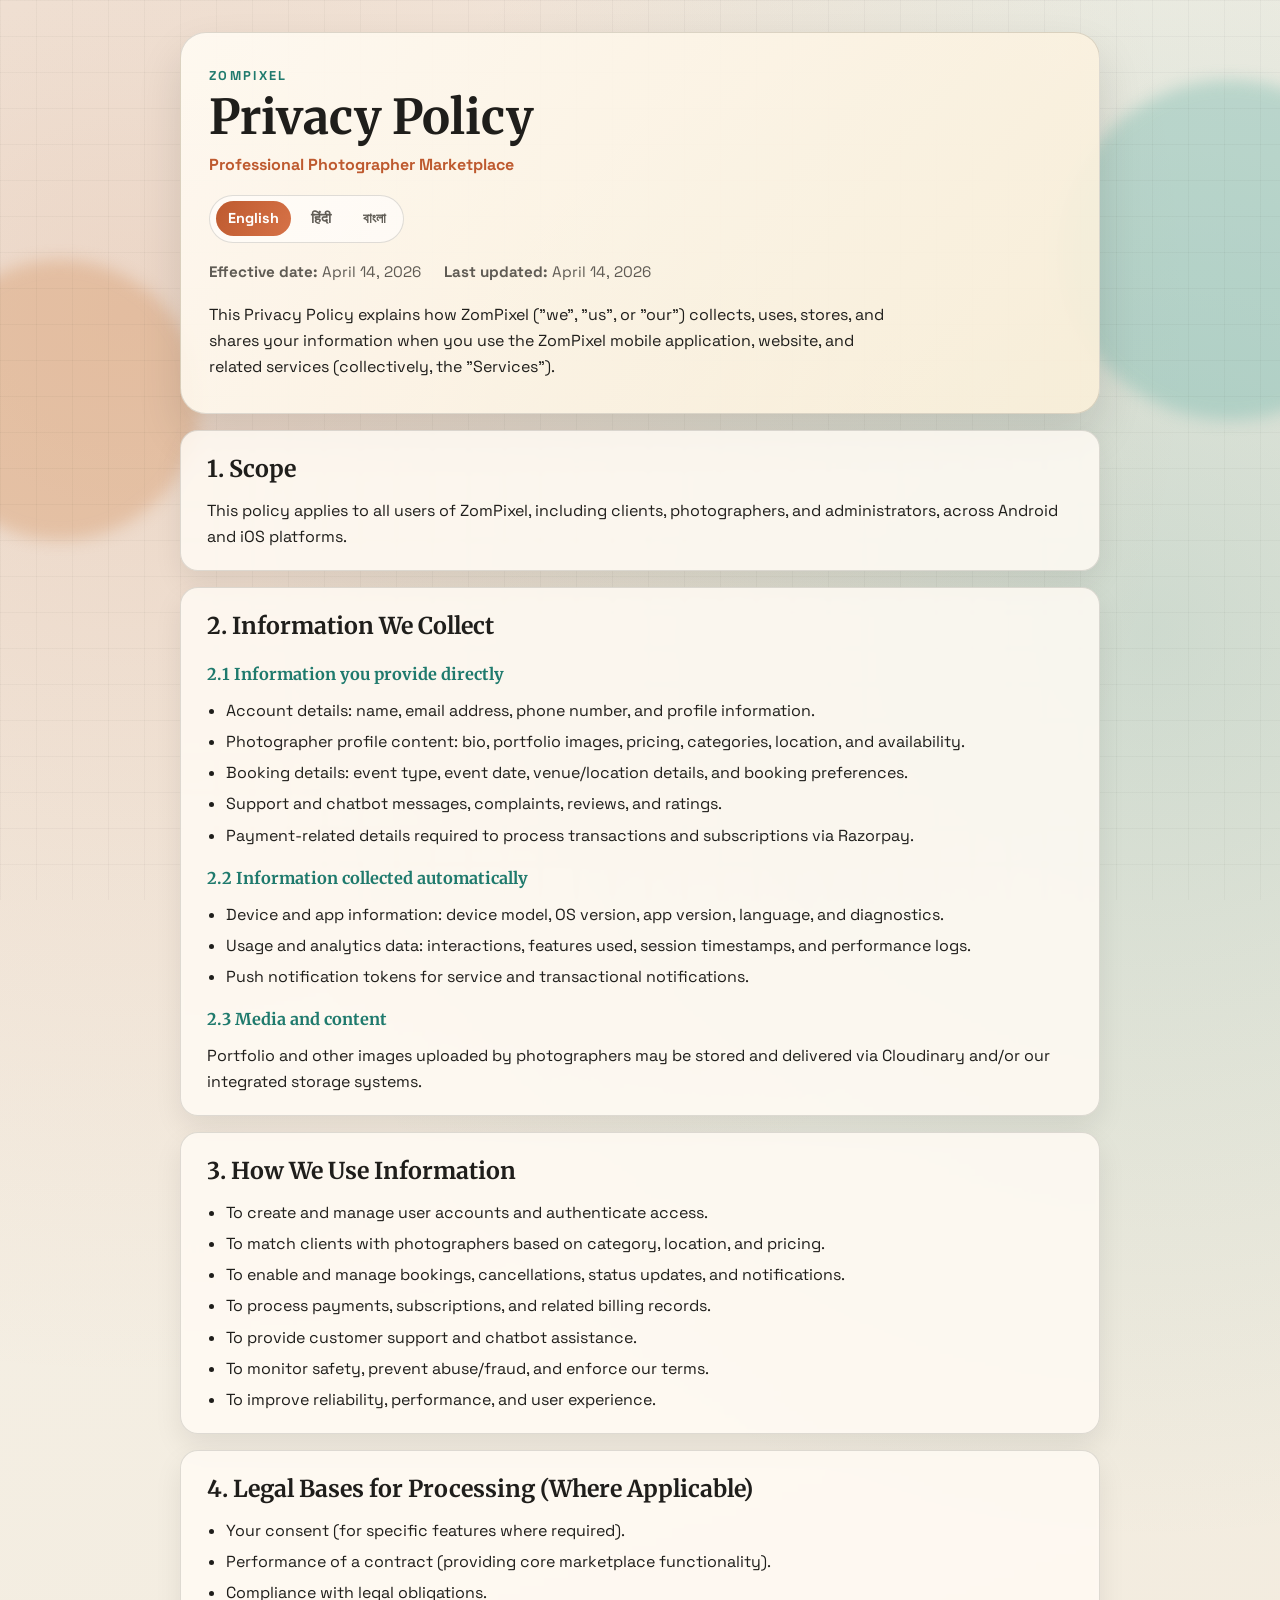
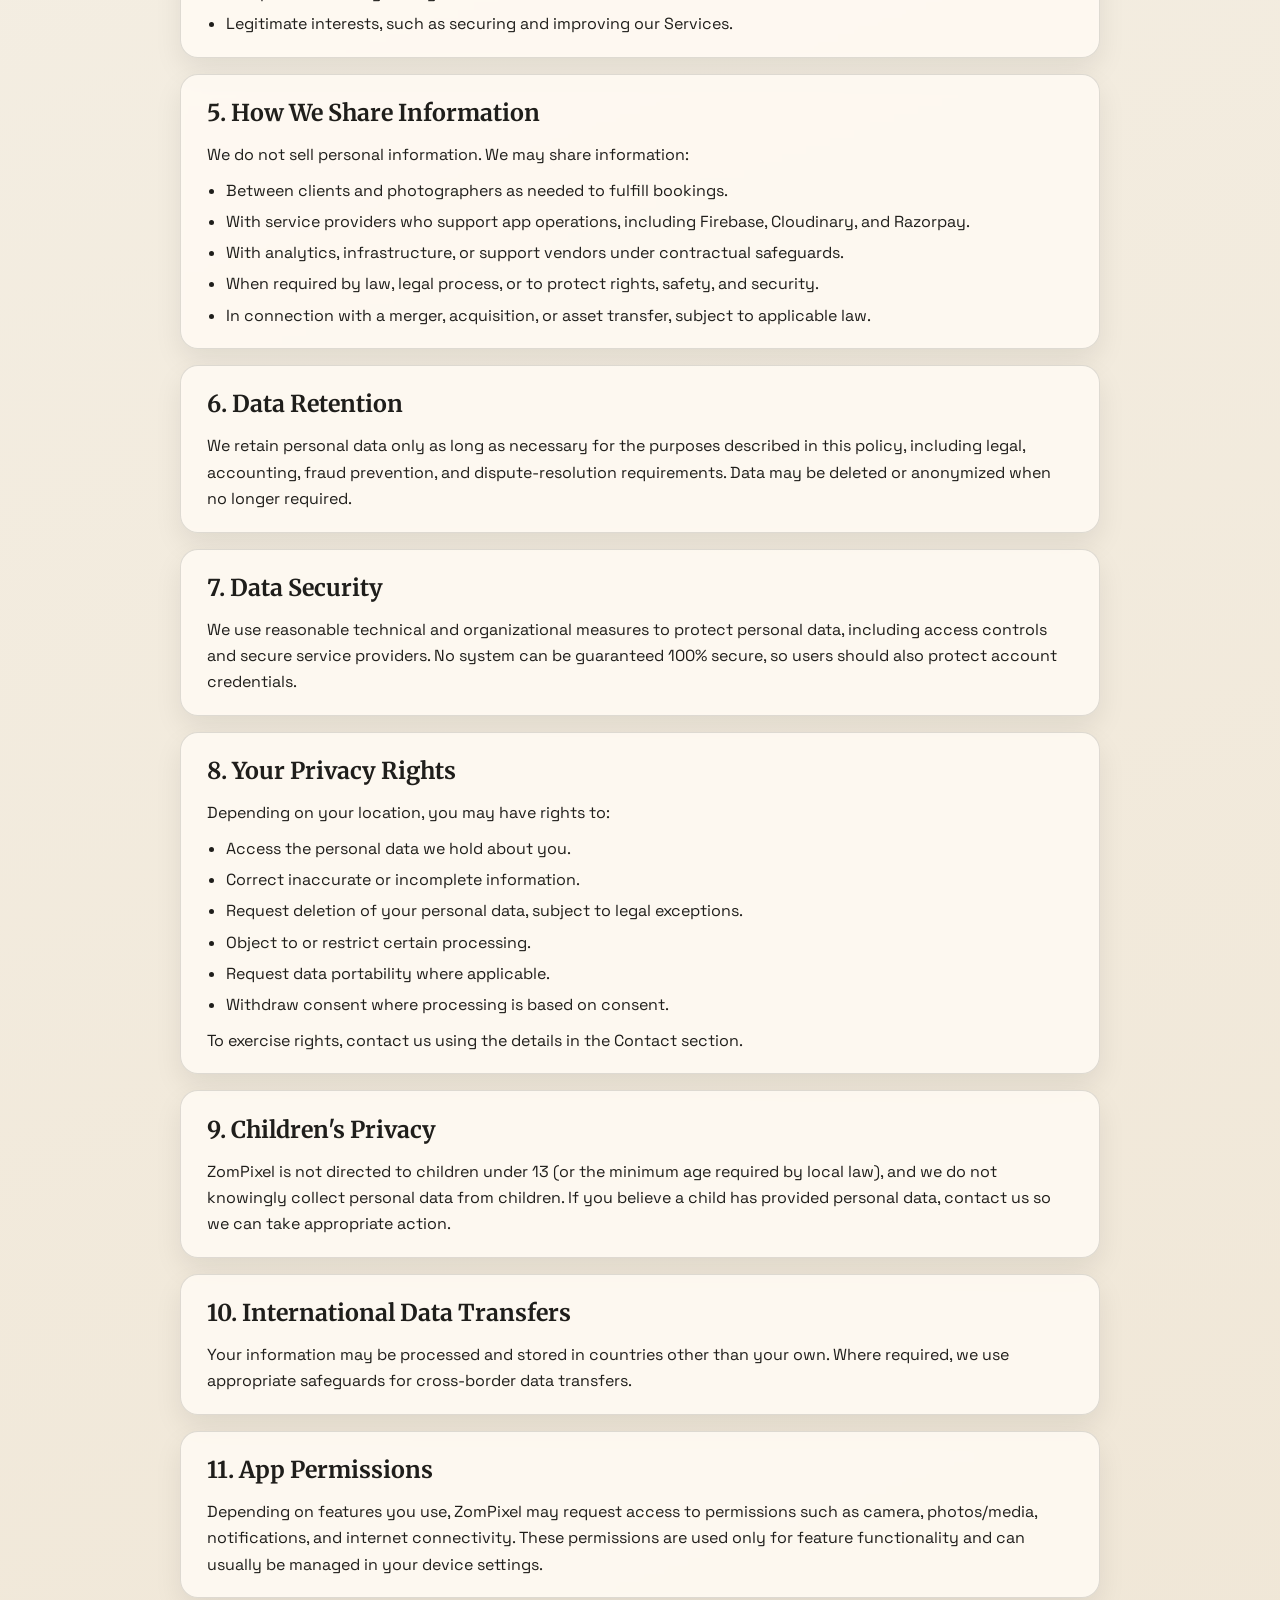
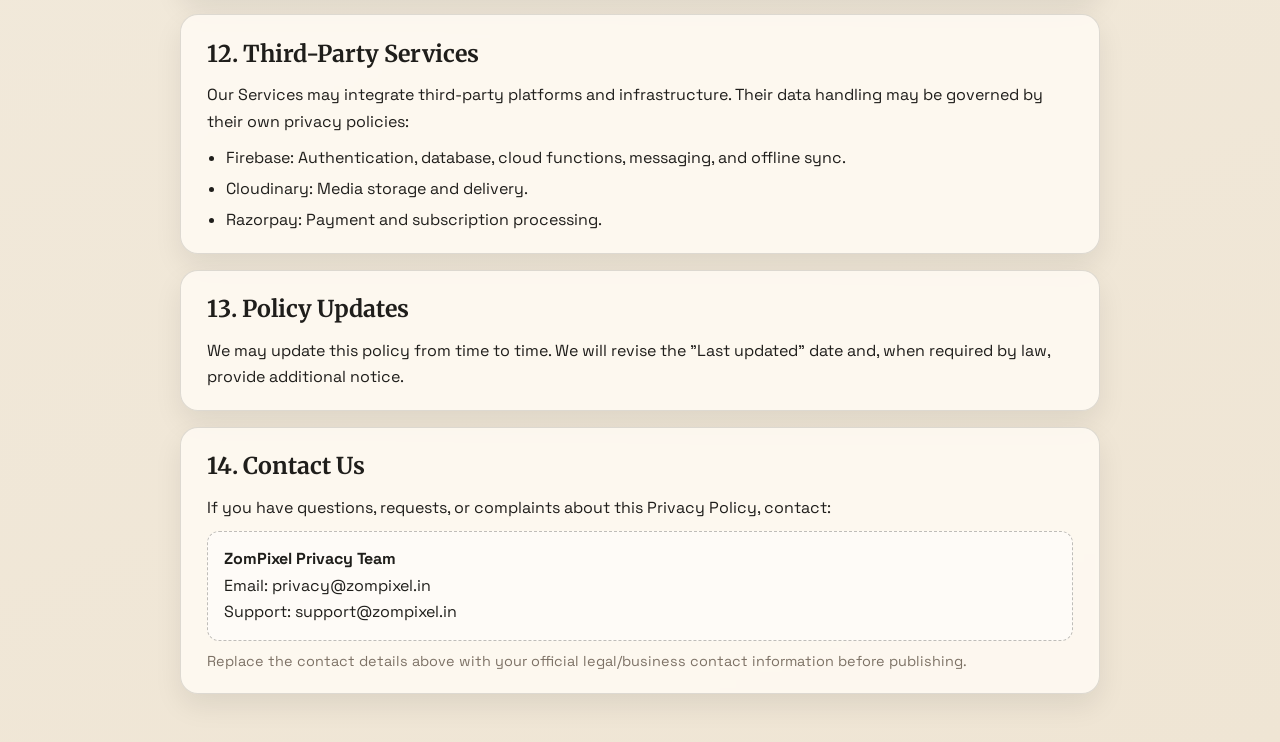
==== index.html @ da00d5e5 "Add multilingual privacy policy website" ====
<!doctype html>
<html lang="en">
<head>
  <meta charset="UTF-8" />
  <meta name="viewport" content="width=device-width, initial-scale=1.0" />
  <title>ZomPixel Privacy Policy</title>
  <meta name="description" content="Privacy Policy for ZomPixel - Professional Photographer Marketplace app." />
  <link rel="preconnect" href="https://fonts.googleapis.com" />
  <link rel="preconnect" href="https://fonts.gstatic.com" crossorigin />
  <link href="https://fonts.googleapis.com/css2?family=Merriweather:wght@400;700;900&family=Space+Grotesk:wght@400;500;700&display=swap" rel="stylesheet" />
  <link rel="stylesheet" href="styles.css" />
</head>
<body>
  <div class="bg-orb orb-1" aria-hidden="true"></div>
  <div class="bg-orb orb-2" aria-hidden="true"></div>
  <div class="grid-overlay" aria-hidden="true"></div>

  <main class="policy-wrap">
    <header class="hero">
      <p class="eyebrow">ZomPixel</p>
      <h1>Privacy Policy</h1>
      <p class="subtitle">Professional Photographer Marketplace</p>
      <nav class="language-switcher" aria-label="Language switcher">
        <a class="lang-link active" href="index.html" aria-current="page">English</a>
        <a class="lang-link" href="privacy-hi.html">हिंदी</a>
        <a class="lang-link" href="privacy-bn.html">বাংলা</a>
      </nav>
      <div class="meta-row">
        <span><strong>Effective date:</strong> April 14, 2026</span>
        <span><strong>Last updated:</strong> April 14, 2026</span>
      </div>
      <p class="intro">
        This Privacy Policy explains how ZomPixel (&quot;we&quot;, &quot;us&quot;, or &quot;our&quot;) collects, uses,
        stores, and shares your information when you use the ZomPixel mobile application,
        website, and related services (collectively, the &quot;Services&quot;).
      </p>
    </header>

    <section class="card" id="scope">
      <h2>1. Scope</h2>
      <p>
        This policy applies to all users of ZomPixel, including clients, photographers,
        and administrators, across Android and iOS platforms.
      </p>
    </section>

    <section class="card" id="collect">
      <h2>2. Information We Collect</h2>

      <h3>2.1 Information you provide directly</h3>
      <ul>
        <li>Account details: name, email address, phone number, and profile information.</li>
        <li>Photographer profile content: bio, portfolio images, pricing, categories, location, and availability.</li>
        <li>Booking details: event type, event date, venue/location details, and booking preferences.</li>
        <li>Support and chatbot messages, complaints, reviews, and ratings.</li>
        <li>Payment-related details required to process transactions and subscriptions via Razorpay.</li>
      </ul>

      <h3>2.2 Information collected automatically</h3>
      <ul>
        <li>Device and app information: device model, OS version, app version, language, and diagnostics.</li>
        <li>Usage and analytics data: interactions, features used, session timestamps, and performance logs.</li>
        <li>Push notification tokens for service and transactional notifications.</li>
      </ul>

      <h3>2.3 Media and content</h3>
      <p>
        Portfolio and other images uploaded by photographers may be stored and delivered via
        Cloudinary and/or our integrated storage systems.
      </p>
    </section>

    <section class="card" id="use">
      <h2>3. How We Use Information</h2>
      <ul>
        <li>To create and manage user accounts and authenticate access.</li>
        <li>To match clients with photographers based on category, location, and pricing.</li>
        <li>To enable and manage bookings, cancellations, status updates, and notifications.</li>
        <li>To process payments, subscriptions, and related billing records.</li>
        <li>To provide customer support and chatbot assistance.</li>
        <li>To monitor safety, prevent abuse/fraud, and enforce our terms.</li>
        <li>To improve reliability, performance, and user experience.</li>
      </ul>
    </section>

    <section class="card" id="legal-basis">
      <h2>4. Legal Bases for Processing (Where Applicable)</h2>
      <ul>
        <li>Your consent (for specific features where required).</li>
        <li>Performance of a contract (providing core marketplace functionality).</li>
        <li>Compliance with legal obligations.</li>
        <li>Legitimate interests, such as securing and improving our Services.</li>
      </ul>
    </section>

    <section class="card" id="sharing">
      <h2>5. How We Share Information</h2>
      <p>We do not sell personal information. We may share information:</p>
      <ul>
        <li>Between clients and photographers as needed to fulfill bookings.</li>
        <li>With service providers who support app operations, including Firebase, Cloudinary, and Razorpay.</li>
        <li>With analytics, infrastructure, or support vendors under contractual safeguards.</li>
        <li>When required by law, legal process, or to protect rights, safety, and security.</li>
        <li>In connection with a merger, acquisition, or asset transfer, subject to applicable law.</li>
      </ul>
    </section>

    <section class="card" id="retention">
      <h2>6. Data Retention</h2>
      <p>
        We retain personal data only as long as necessary for the purposes described in this policy,
        including legal, accounting, fraud prevention, and dispute-resolution requirements.
        Data may be deleted or anonymized when no longer required.
      </p>
    </section>

    <section class="card" id="security">
      <h2>7. Data Security</h2>
      <p>
        We use reasonable technical and organizational measures to protect personal data,
        including access controls and secure service providers. No system can be guaranteed
        100% secure, so users should also protect account credentials.
      </p>
    </section>

    <section class="card" id="rights">
      <h2>8. Your Privacy Rights</h2>
      <p>Depending on your location, you may have rights to:</p>
      <ul>
        <li>Access the personal data we hold about you.</li>
        <li>Correct inaccurate or incomplete information.</li>
        <li>Request deletion of your personal data, subject to legal exceptions.</li>
        <li>Object to or restrict certain processing.</li>
        <li>Request data portability where applicable.</li>
        <li>Withdraw consent where processing is based on consent.</li>
      </ul>
      <p>
        To exercise rights, contact us using the details in the Contact section.
      </p>
    </section>

    <section class="card" id="children">
      <h2>9. Children&apos;s Privacy</h2>
      <p>
        ZomPixel is not directed to children under 13 (or the minimum age required by local law),
        and we do not knowingly collect personal data from children. If you believe a child has
        provided personal data, contact us so we can take appropriate action.
      </p>
    </section>

    <section class="card" id="transfers">
      <h2>10. International Data Transfers</h2>
      <p>
        Your information may be processed and stored in countries other than your own.
        Where required, we use appropriate safeguards for cross-border data transfers.
      </p>
    </section>

    <section class="card" id="permissions">
      <h2>11. App Permissions</h2>
      <p>
        Depending on features you use, ZomPixel may request access to permissions such as
        camera, photos/media, notifications, and internet connectivity. These permissions
        are used only for feature functionality and can usually be managed in your device settings.
      </p>
    </section>

    <section class="card" id="third-party">
      <h2>12. Third-Party Services</h2>
      <p>
        Our Services may integrate third-party platforms and infrastructure. Their data handling
        may be governed by their own privacy policies:
      </p>
      <ul>
        <li>Firebase: Authentication, database, cloud functions, messaging, and offline sync.</li>
        <li>Cloudinary: Media storage and delivery.</li>
        <li>Razorpay: Payment and subscription processing.</li>
      </ul>
    </section>

    <section class="card" id="changes">
      <h2>13. Policy Updates</h2>
      <p>
        We may update this policy from time to time. We will revise the &quot;Last updated&quot; date and,
        when required by law, provide additional notice.
      </p>
    </section>

    <section class="card" id="contact">
      <h2>14. Contact Us</h2>
      <p>
        If you have questions, requests, or complaints about this Privacy Policy, contact:
      </p>
      <p class="contact-box">
        <strong>ZomPixel Privacy Team</strong><br />
        Email: privacy@zompixel.in<br />
        Support: support@zompixel.in
      </p>
      <p class="footnote">
        Replace the contact details above with your official legal/business contact information
        before publishing.
      </p>
    </section>
  </main>
</body>
</html>
---- styles.css ----
:root {
  --bg-1: #f6f2e9;
  --bg-2: #efe5d4;
  --ink: #1f1e1b;
  --muted: #5f5b54;
  --card: rgba(255, 251, 244, 0.85);
  --line: rgba(31, 30, 27, 0.14);
  --accent: #be5a2f;
  --accent-2: #1f7a6d;
  --shadow: 0 22px 45px rgba(15, 15, 15, 0.12);
}

* {
  box-sizing: border-box;
}

html,
body {
  margin: 0;
  padding: 0;
}

body {
  font-family: "Space Grotesk", "Segoe UI", sans-serif;
  color: var(--ink);
  background:
    radial-gradient(circle at 10% 8%, rgba(190, 90, 47, 0.18), transparent 28%),
    radial-gradient(circle at 90% 16%, rgba(31, 122, 109, 0.18), transparent 26%),
    linear-gradient(160deg, var(--bg-1), var(--bg-2));
  min-height: 100vh;
  line-height: 1.65;
}

.bg-orb {
  position: fixed;
  border-radius: 999px;
  filter: blur(8px);
  opacity: 0.35;
  z-index: 0;
  pointer-events: none;
}

.orb-1 {
  width: 280px;
  height: 280px;
  background: #d38f5a;
  left: -80px;
  top: 260px;
  animation: drift 16s ease-in-out infinite;
}

.orb-2 {
  width: 340px;
  height: 340px;
  background: #68b3a8;
  right: -120px;
  top: 80px;
  animation: drift 19s ease-in-out infinite reverse;
}

.grid-overlay {
  position: fixed;
  inset: 0;
  background-image:
    linear-gradient(to right, rgba(31, 30, 27, 0.03) 1px, transparent 1px),
    linear-gradient(to bottom, rgba(31, 30, 27, 0.03) 1px, transparent 1px);
  background-size: 36px 36px;
  z-index: 0;
  pointer-events: none;
}

.policy-wrap {
  position: relative;
  z-index: 1;
  width: min(920px, calc(100% - 2rem));
  margin: 2rem auto 3rem;
}

.hero {
  background: linear-gradient(130deg, rgba(255, 250, 242, 0.92), rgba(249, 238, 216, 0.92));
  border: 1px solid var(--line);
  border-radius: 26px;
  padding: 2rem clamp(1.2rem, 2.2vw, 2.3rem);
  box-shadow: var(--shadow);
  animation: rise 0.7s ease;
}

.eyebrow {
  margin: 0;
  text-transform: uppercase;
  letter-spacing: 0.18em;
  font-weight: 700;
  color: var(--accent-2);
  font-size: 0.8rem;
}

h1,
h2,
h3 {
  font-family: "Merriweather", Georgia, serif;
}

h1 {
  margin: 0.25rem 0 0;
  font-size: clamp(2rem, 4.8vw, 3rem);
  line-height: 1.15;
}

.subtitle {
  margin: 0.45rem 0 0;
  color: var(--accent);
  font-weight: 700;
}

.language-switcher {
  margin-top: 1rem;
  display: inline-flex;
  align-items: center;
  gap: 0.5rem;
  padding: 0.35rem;
  border: 1px solid var(--line);
  border-radius: 999px;
  background: rgba(255, 255, 255, 0.55);
}

.lang-link {
  display: inline-block;
  text-decoration: none;
  color: var(--muted);
  padding: 0.35rem 0.75rem;
  border-radius: 999px;
  font-size: 0.9rem;
  font-weight: 700;
  transition: all 0.2s ease;
}

.lang-link:hover {
  color: var(--ink);
  background: rgba(190, 90, 47, 0.12);
}

.lang-link.active {
  color: #fff;
  background: linear-gradient(120deg, var(--accent), #d67247);
}

.meta-row {
  margin-top: 1rem;
  display: flex;
  flex-wrap: wrap;
  gap: 0.6rem 1.4rem;
  color: var(--muted);
  font-size: 0.95rem;
}

.intro {
  margin: 1.1rem 0 0;
  max-width: 70ch;
}

.card {
  margin-top: 1rem;
  background: var(--card);
  border: 1px solid var(--line);
  border-radius: 18px;
  padding: 1.2rem clamp(1rem, 2vw, 1.6rem);
  box-shadow: 0 12px 28px rgba(15, 15, 15, 0.08);
  backdrop-filter: blur(2px);
  opacity: 0;
  transform: translateY(16px);
  animation: rise 0.55s ease forwards;
}

.card:nth-of-type(2) { animation-delay: 80ms; }
.card:nth-of-type(3) { animation-delay: 140ms; }
.card:nth-of-type(4) { animation-delay: 200ms; }
.card:nth-of-type(5) { animation-delay: 260ms; }
.card:nth-of-type(6) { animation-delay: 320ms; }
.card:nth-of-type(7) { animation-delay: 380ms; }
.card:nth-of-type(8) { animation-delay: 440ms; }
.card:nth-of-type(9) { animation-delay: 500ms; }
.card:nth-of-type(10) { animation-delay: 560ms; }
.card:nth-of-type(11) { animation-delay: 620ms; }
.card:nth-of-type(12) { animation-delay: 680ms; }
.card:nth-of-type(13) { animation-delay: 740ms; }
.card:nth-of-type(14) { animation-delay: 800ms; }

h2 {
  margin: 0;
  font-size: clamp(1.1rem, 2.8vw, 1.45rem);
}

h3 {
  margin: 1rem 0 0.35rem;
  font-size: 1.02rem;
  color: var(--accent-2);
}

p,
ul {
  margin: 0.6rem 0 0;
}

ul {
  padding-left: 1.2rem;
}

li + li {
  margin-top: 0.3rem;
}

.contact-box {
  border: 1px dashed rgba(31, 30, 27, 0.28);
  background: rgba(255, 255, 255, 0.45);
  border-radius: 12px;
  padding: 0.9rem 1rem;
}

.footnote {
  color: #7d7266;
  font-size: 0.9rem;
}

@keyframes rise {
  from {
    opacity: 0;
    transform: translateY(16px);
  }
  to {
    opacity: 1;
    transform: translateY(0);
  }
}

@keyframes drift {
  0%,
  100% {
    transform: translateY(0) translateX(0);
  }
  50% {
    transform: translateY(-16px) translateX(10px);
  }
}

@media (max-width: 600px) {
  .policy-wrap {
    width: calc(100% - 1rem);
    margin-top: 0.75rem;
  }

  .hero,
  .card {
    border-radius: 14px;
  }

  .meta-row {
    gap: 0.4rem 0.9rem;
    font-size: 0.88rem;
  }

  .language-switcher {
    width: 100%;
    justify-content: space-between;
  }
}
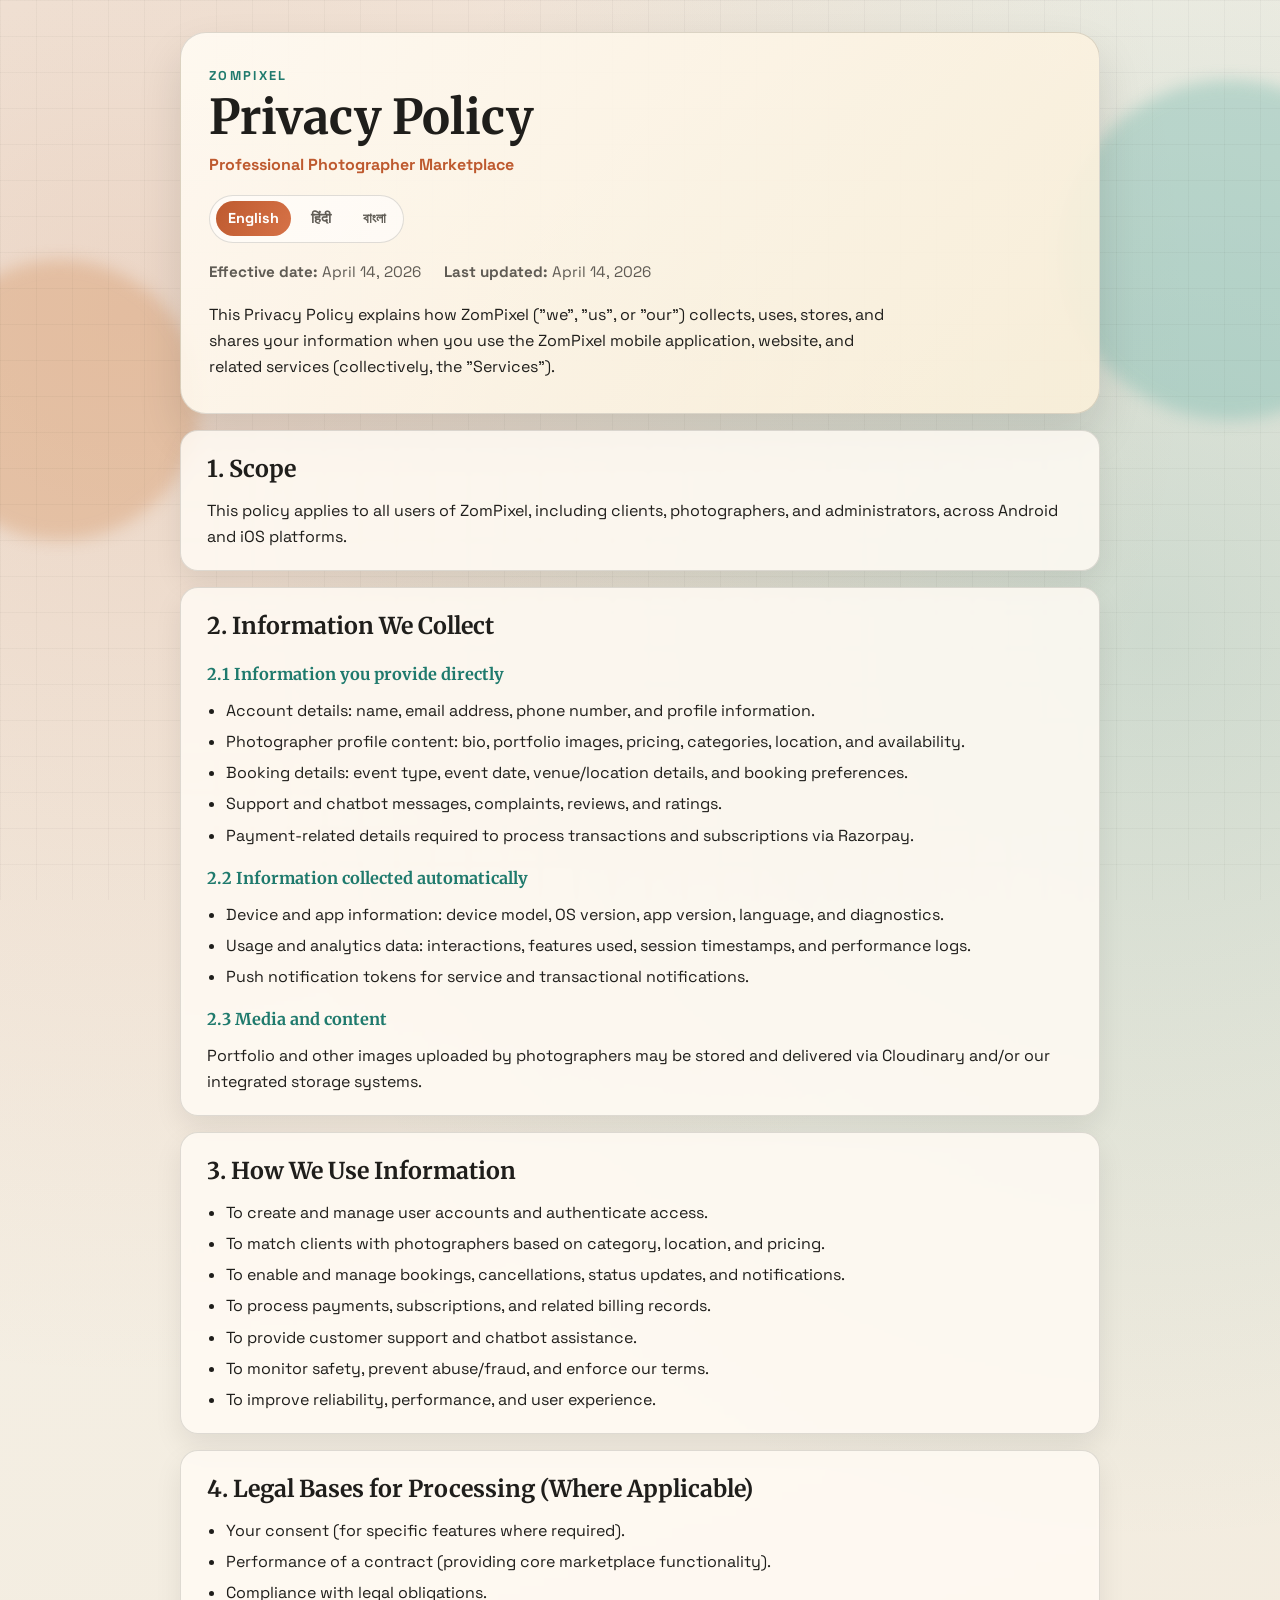
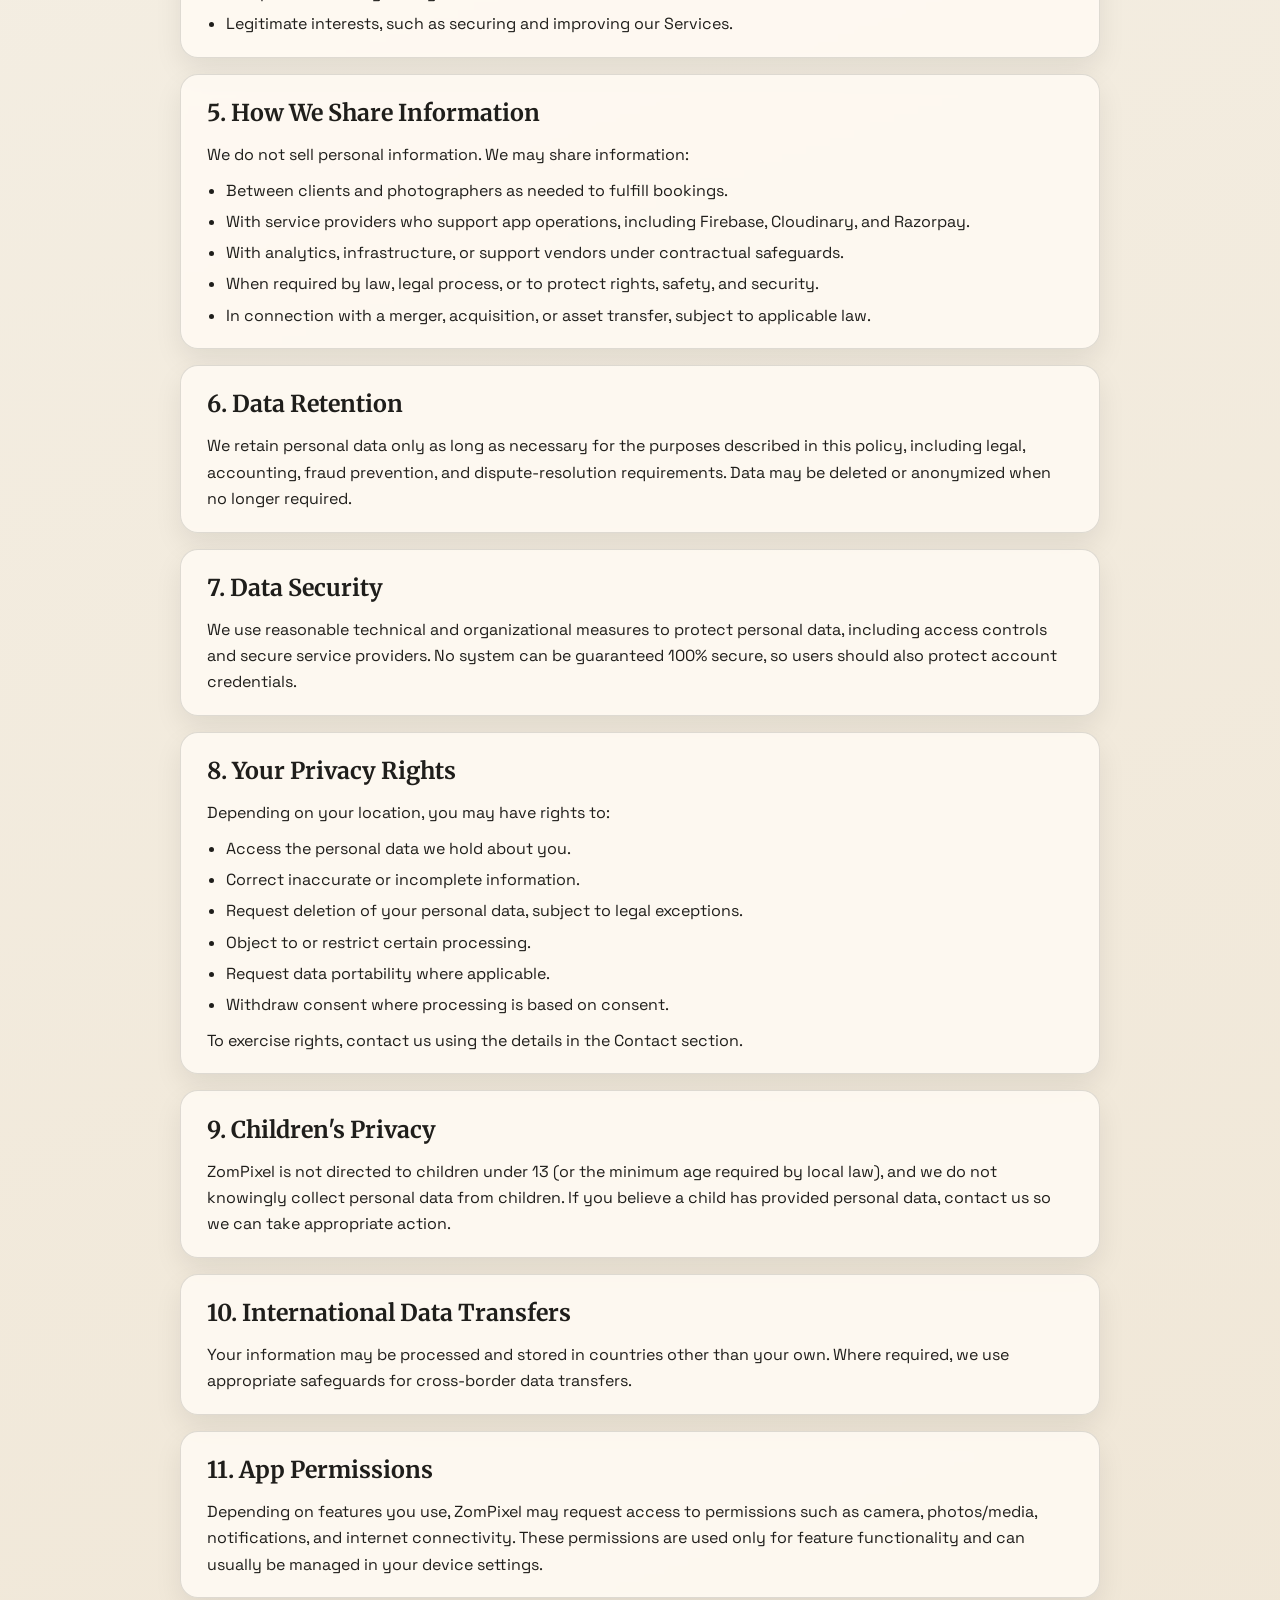
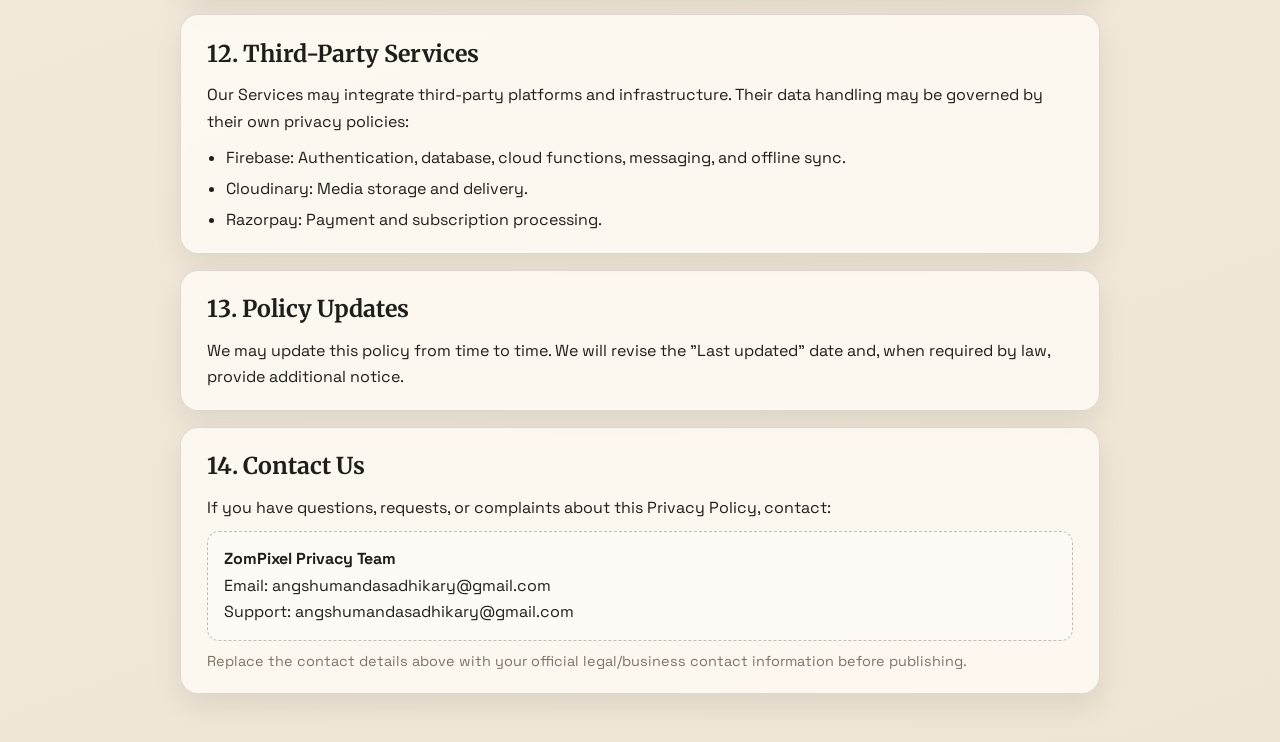
==== commit a239557d: "Update contact email and support information" ====
--- a/index.html
+++ b/index.html
@@ -193,8 +193,8 @@
       </p>
       <p class="contact-box">
         <strong>ZomPixel Privacy Team</strong><br />
-        Email: privacy@zompixel.in<br />
-        Support: support@zompixel.in
+        Email: angshumandasadhikary@gmail.com<br />
+        Support: angshumandasadhikary@gmail.com
       </p>
       <p class="footnote">
         Replace the contact details above with your official legal/business contact information
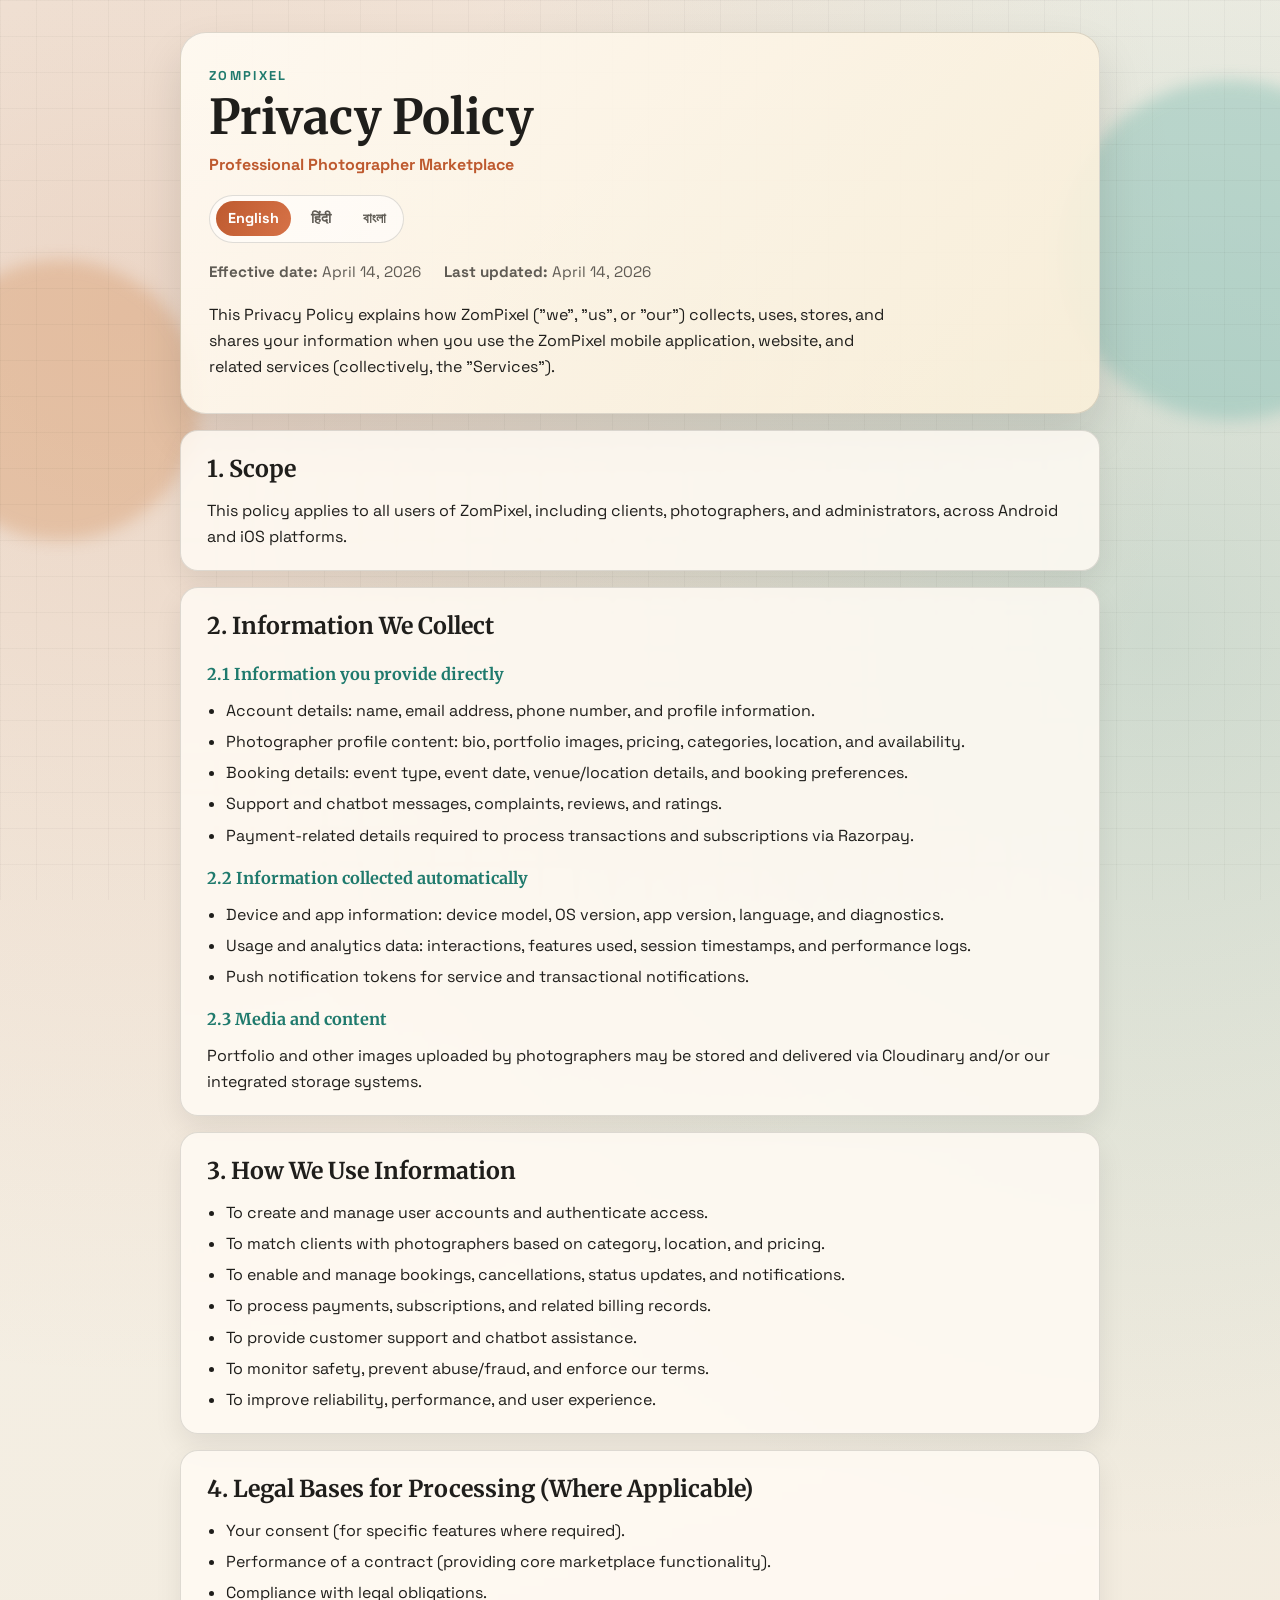
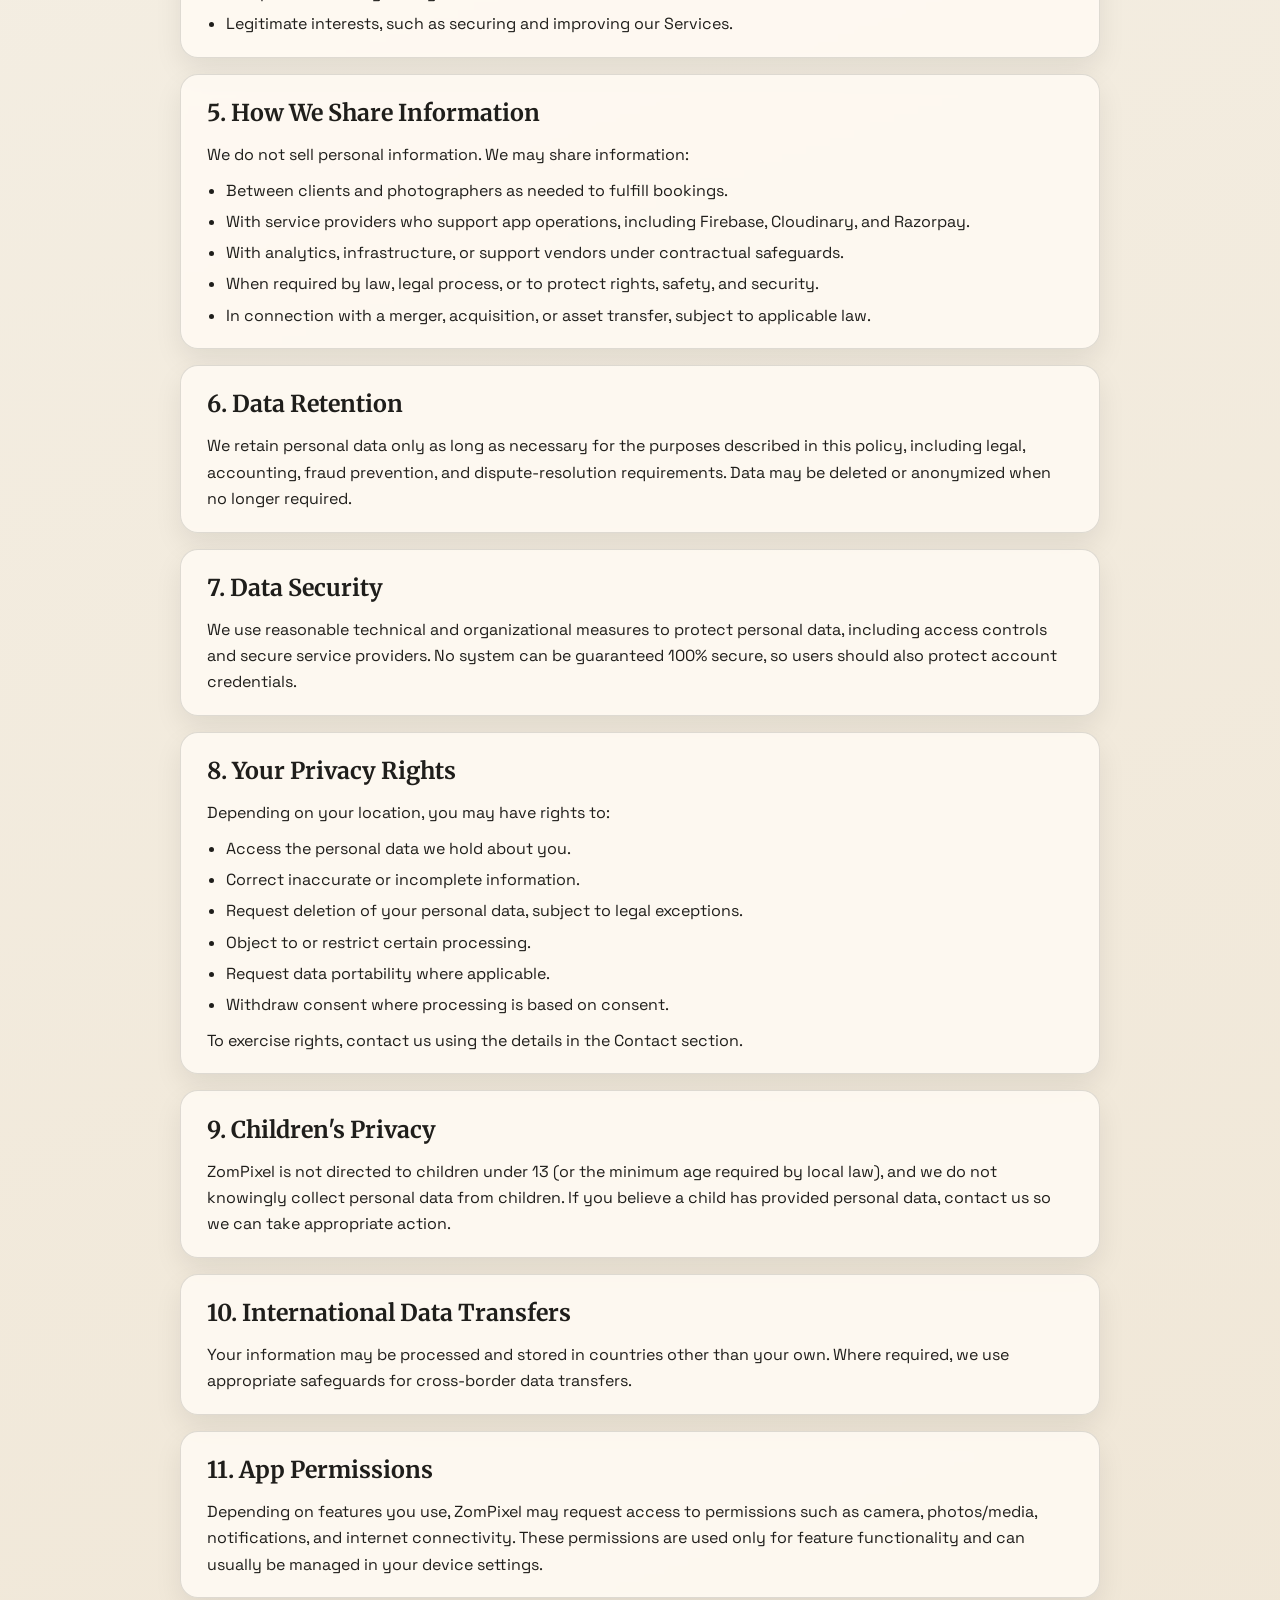
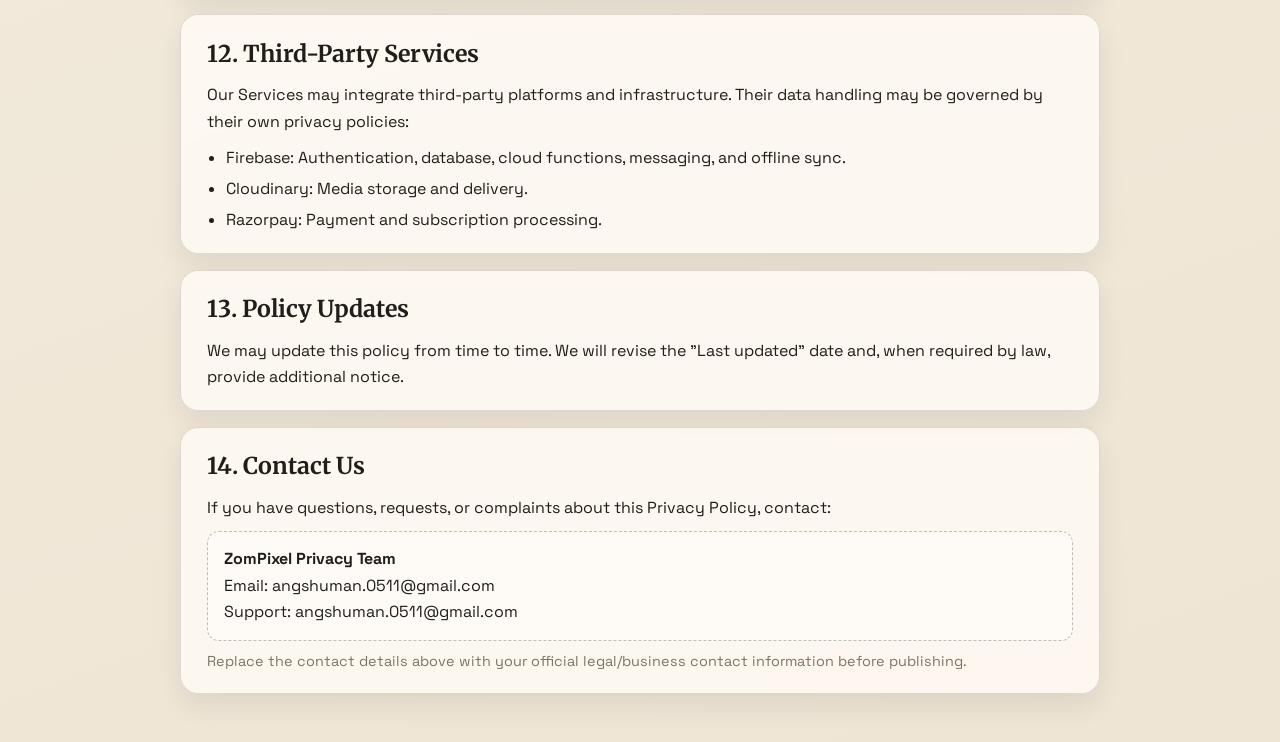
==== commit d1276c67: "Update contact email addresses in Privacy Policy" ====
--- a/index.html
+++ b/index.html
@@ -193,8 +193,8 @@
       </p>
       <p class="contact-box">
         <strong>ZomPixel Privacy Team</strong><br />
-        Email: angshumandasadhikary@gmail.com<br />
-        Support: angshumandasadhikary@gmail.com
+        Email: angshuman.0511@gmail.com<br />
+        Support: angshuman.0511@gmail.com
       </p>
       <p class="footnote">
         Replace the contact details above with your official legal/business contact information
